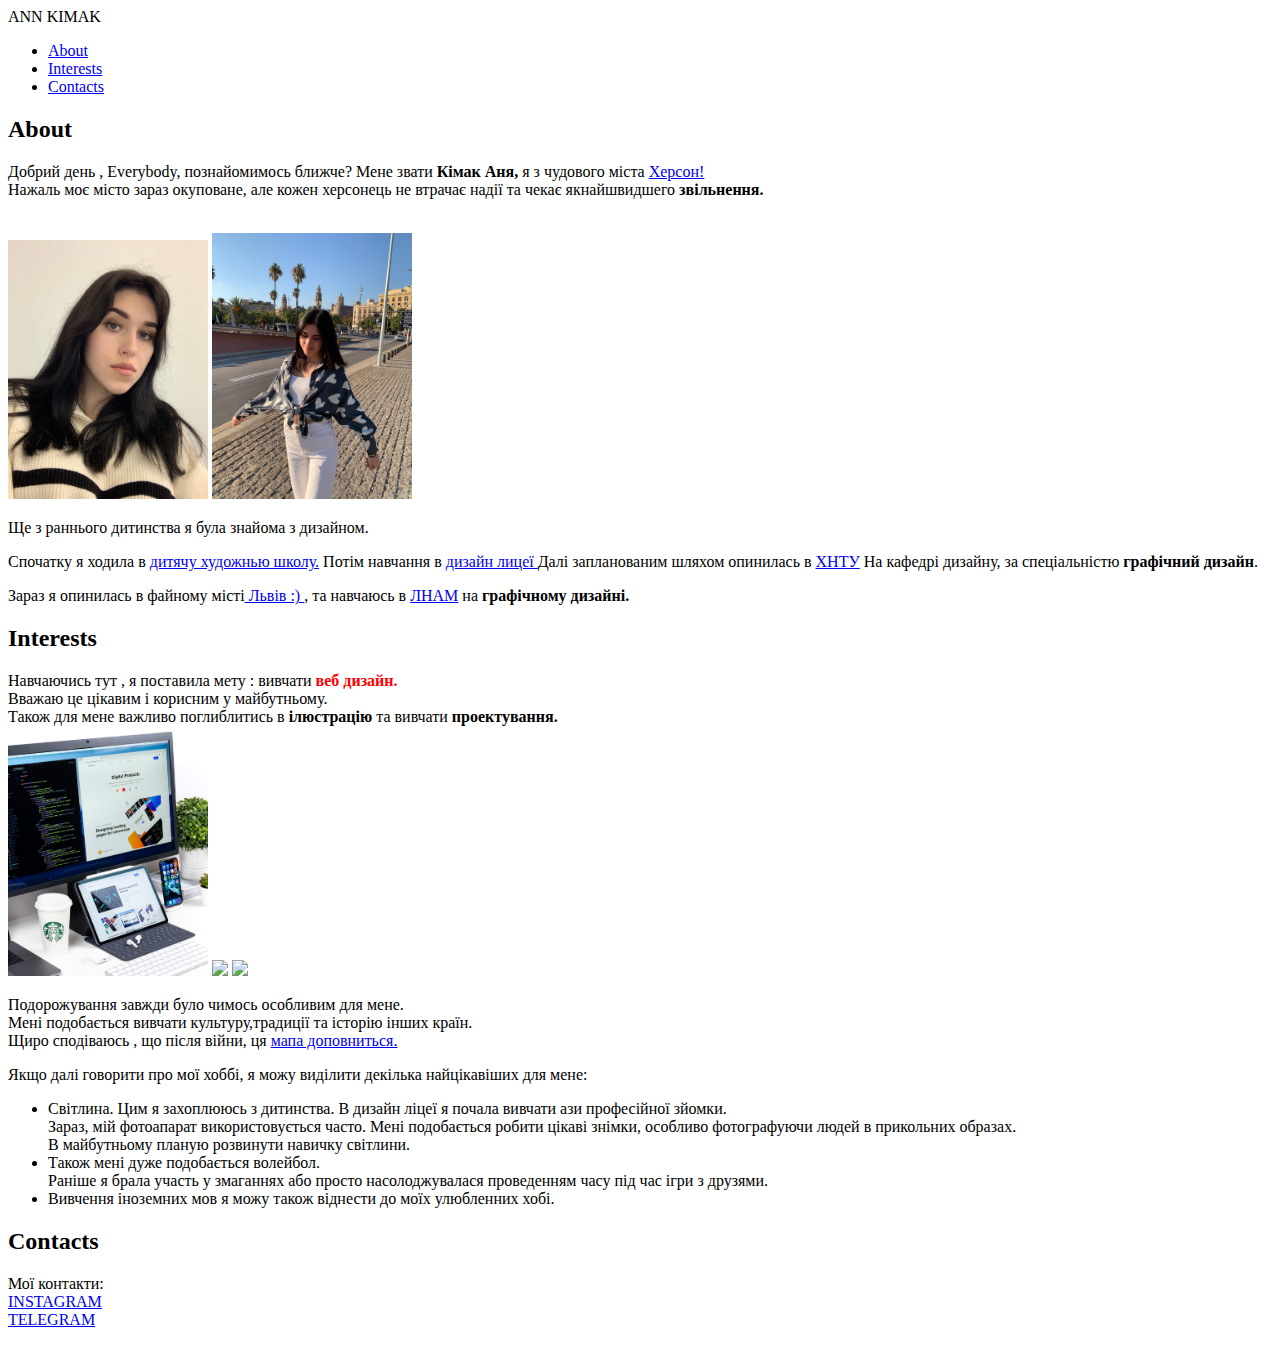
==== index.html @ 117e8208 "1" ====
<!DOCTYPE html>
<html>
    <head>
      <title> Kimak Anna </title>
      <meta property="og:description" content="Мене звати Аня,  тут трохи інформації про мене :)"
        <meta property="og:image" content="https://kianse78.github.iome.inlviv.jpg">
                <meta charset="UTF-8" />
        <meta http-equiv="X-UA-Compatible"
        content="IE=edge" />
        <meta name="viemport"
        content="width=device-width"
        initial-scale="1.0 />"
        
<link rel="stylesheet" href="css/style.css" />
<link rel="icon" href="favicon.ico.ico">
    </head>
    <body>
      <div class="navbar">
        <div class="logo">ANN KIMAK</div>
        <ul class="menu">
          <li>
            <a href="#about">About</a>
          </li>
          <li>
            <a href="#interests">Interests</a>
          </li>
          <li>
            <a href="#contacts" class="active">Contacts</a>
          </li>
        </ul>
      </div>
      <div class="selection" id="about">
            <h2> About </h2>
      <p>
        Добрий день , Everybody, познайомимось ближче?
        Мене звати <b>Кімак Аня,</b> я з чудового міста <a href="https://www.bing.com/maps?q=%D1%85%D0%B5%D1%80%D1%81%D0%BE%D0%BD+++%D0%BA%D0%B0%D1%80%D1%82%D0%B0&qs=n&form=QBRE&sp=-1&pq=%D1%85%D0%B5%D1%80%D1%81%D0%BE%D0%BD+%D0%BA%D0%B0%D1%80%D1%82%D0%B0&sc=7-12&sk=&cvid=B615DFB0F7374672BE29D5BF21D76B1C&ghsh=0&ghacc=0&ghpl"target="_blank"> Херсон! </a><br/>
            Нажаль моє місто зараз окуповане, але кожен херсонець не втрачає надії та чекає якнайшвидшего <b>звільнення.</b> </p>
            <br> <img src="selfie.jpg" width="200">
            <img src="spain.jpg" width="200">
  
            <p>Ще з раннього дитинства я була знайома з дизайном.
            </p>
                       
Спочатку я ходила в <a href="http://art-school.ks.ua/"target="_blank">дитячу художнью школу.</a>
   
  Потім навчання в <a href="http://art-school.ks.ua/%d0%b4%d0%b8%d0%b7%d0%b0%d0%b9%d0%bd-%d0%bb%d1%96%d1%86%d0%b5%d0%b9/"target="_blank">дизайн лицеї </a> </li> 
 
   Далі запланованим шляхом опинилась в <a href="http://kntu.net.ua/"target="_blanket">ХНТУ</a> На кафедрі дизайну, за спеціальністю <b>графічний дизайн</b>.
</p>
<p> Зараз я опинилась в файному місті<a href= "https://www.google.com/maps/search/%D0%BB%D1%8C%D0%B2%D1%96%D0%B2+%D0%BC%D0%B0%D0%BF%D0%B0/@49.67852,22.9128128,8z/data=!3m1!4b1"target="_blank"> Львів :) </a>   , та навчаюсь в <a href= "https://www.lnam.edu.ua/uk/" target"_blank">ЛНАМ</a> на <b> графічному дизайні.</b>
</p> 
      </p>
    </div>
    <div class="selection" id="interests"></div>
<h2>Interests</h2>
<p>
  Навчаючись тут , я поставила мету : вивчати <font color="red"><b>веб дизайн.</b></font><br>
  Вважаю це цікавим і корисним у майбутньому.<br>
  Також для мене важливо поглиблитись в <b>ілюстрацію</b> та вивчати <b>проектування.</b>
  <br> <img src="webdesign.jpg" width="200">
   <img src="illustration.jpg" width="365">
   <img src="package.jpg" width="432">
  </p>
      Подорожування завжди було чимось особливим для мене.
      <br>Мені подобається вивчати культуру,традиції та історію інших країн.
      <br>Щиро сподіваюсь , що після війни, ця <a href="https://www.google.com/maps/d/edit?mid=1Fj0GXiX97gzdwA3NdcUxGS73UJaw1jg&ll=26.453591929851363%2C39.836827922450176&z=3"target="_blank"> мапа доповниться. </a><br/>
  </p>
  <p>
    Якщо далі говорити про мої хоббі, я можу виділити декілька найцікавіших для мене:
    <ul>
        <li> Світлина. Цим я захоплююсь з дитинства. В дизайн ліцеї я почала вивчати ази професійної зйомки.
          <br> Зараз, мій фотоапарат використовується часто. Мені подобається робити цікаві знімки, особливо фотографуючи людей в прикольних образах.
          <br>В майбутньому планую розвинути навичку світлини.</li>
        <li>Також мені дуже подобається волейбол. 
          <br> Раніше я брала участь у змаганнях або просто насолоджувалася проведенням часу під час ігри з друзями.</li>
        <li>Вивчення іноземних мов я можу також віднести до моїх улюбленних хобі.</li>
    </ul>
    </p>
</p>

    <div class="selection" id="contacts">
<h2>Contacts</h2>
<p>
  Мої контакти:<br>
<a href="https://instagram.com/lluviash?igshid=YmMyMTA2M2Y"target="_blank">INSTAGRAM</a> <br>
<a href="https://t.me/annkimak"target="_blank">TELEGRAM</a> 
</p>
    </div>
    </body>
</html>
---- css/style.css ----
* {
  box-sizing: border-box;
}
html{
  scroll-behavior: smooth;
}
body{
  margin: 0;
  .header {
    position: sticky;
    top: 0
  }
}
  .navbar {
    list-style: none;
    padding: 0;
    background-color: black;
    display: flex;
    flex-direction: row;
    justify-content: space-between;
    align-items: center;
    padding: 4px 32px;
    width: 100%;
  }
.logo {
  color: aliceblue;
  font-size: 24px;
  list-style: none;
  padding: 0;
  margin: 0;
}
.menu {
  list-style: none;
  padding: 0;
  margin: 0;

  display: flex;
  flex-direction: row;
  background-color: rgb(0, 0, 0);
}
.menu a {
 color: rgb(254, 254, 254);
 text-decoration: none;
 background-color: transparent;
 font-size: 16px;
 padding: 4px 16px;
 margin: 0px 4px;
 border: 0px solid transparent;
 border-radius: 16px;
}
.menu a.active {
  background-color: rgb(178, 57, 172);
}
.menu a:hover {
  background-color: rgb(178, 57, 172);
}
.section {
  min-height: 100vh;
}
body {
  background-color: rgb(196, 252, 200);
}

.exception {
  background-color: rgb(193, 82, 187);
}
.section {
  min-height: 100vh;
  /* viewport height */
  min-width: 100vw;
  /* viewport width */
  padding-top: 30px;
}
  #about {
  background-color:rgb(207, 201, 245) ;
  display: flex;
  flex-direction: column;
  justify-content: center;
  align-items: center;
  }
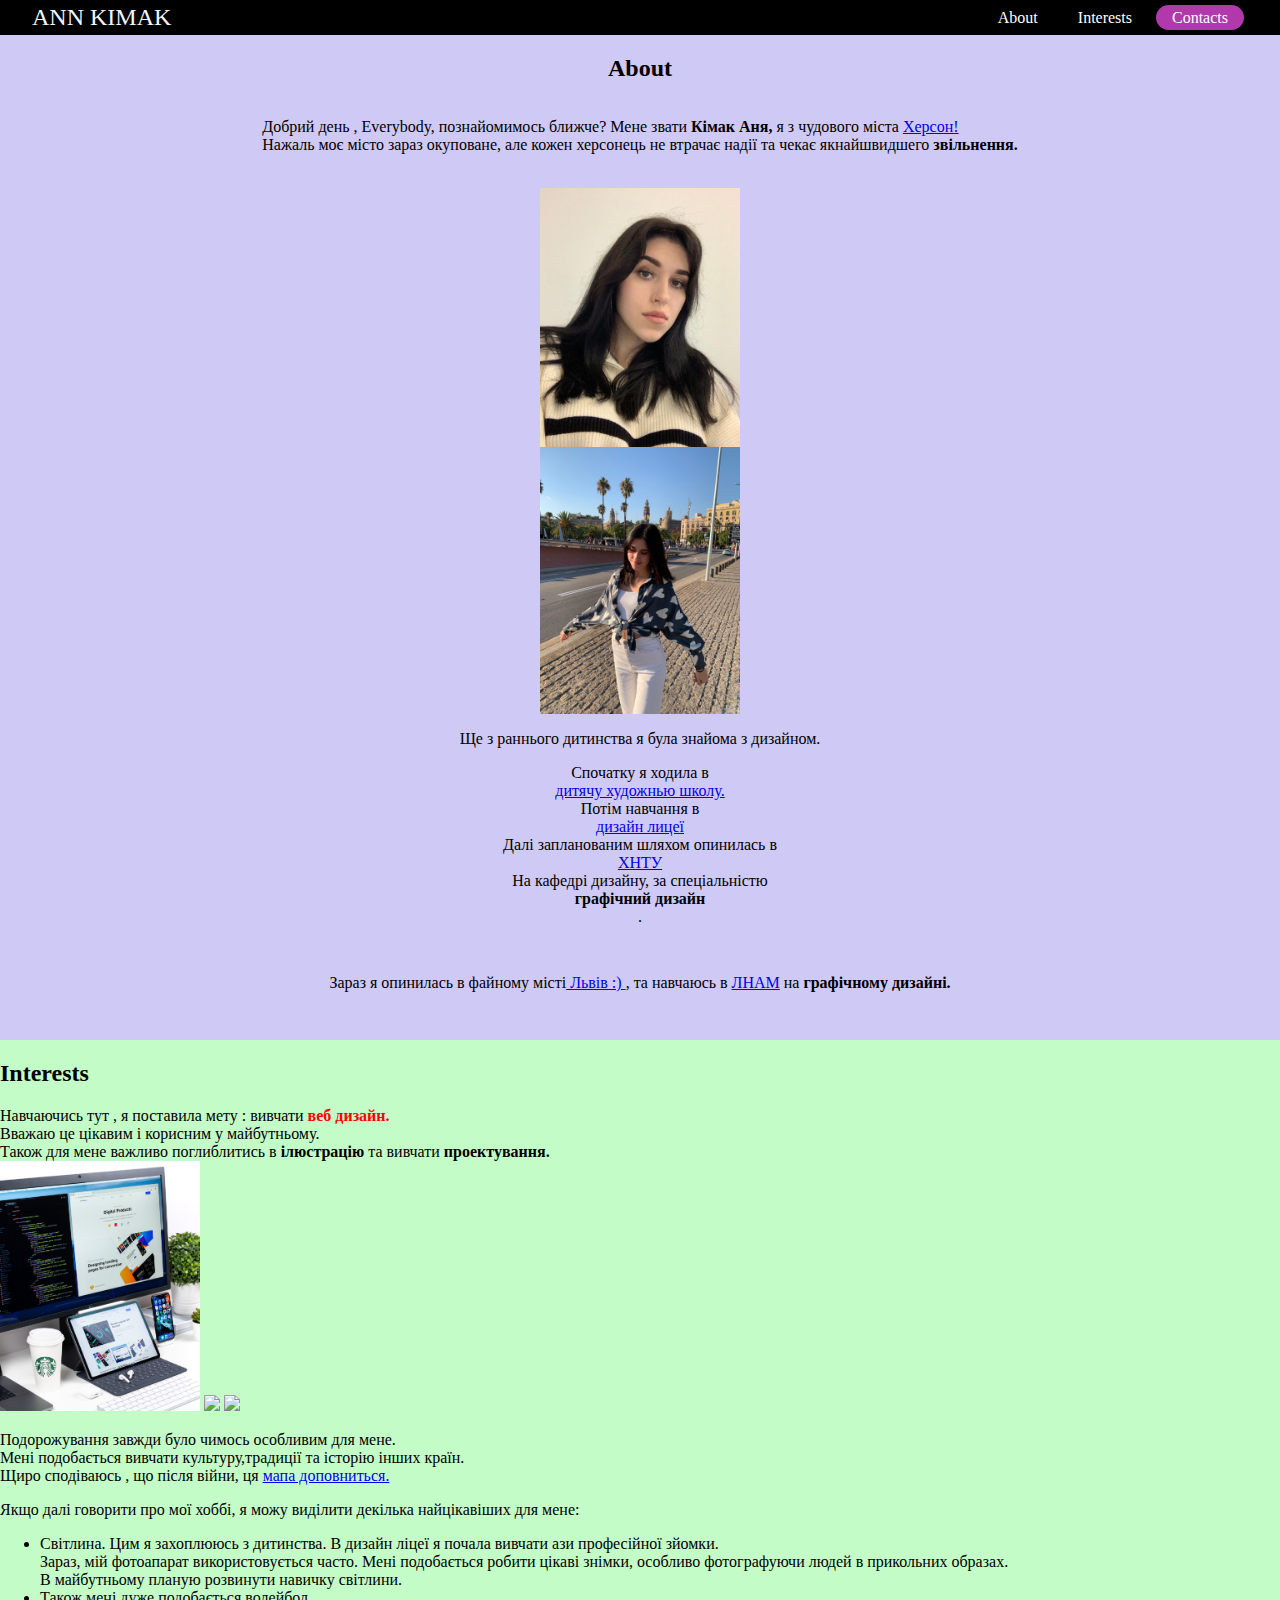
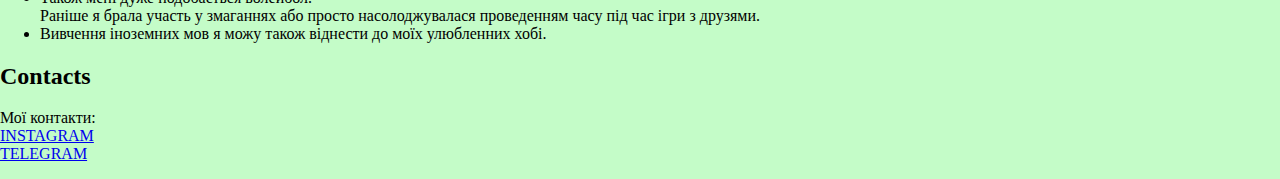
==== commit 92e7d1b8: "1" ====
--- a/index.html
+++ b/index.html
@@ -2,15 +2,14 @@
 <html>
     <head>
       <title> Kimak Anna </title>
-      <meta property="og:description" content="Мене звати Аня,  тут трохи інформації про мене :)"
-        <meta property="og:image" content="https://kianse78.github.iome.inlviv.jpg">
                 <meta charset="UTF-8" />
         <meta http-equiv="X-UA-Compatible"
         content="IE=edge" />
         <meta name="viemport"
         content="width=device-width"
         initial-scale="1.0 />"
-        
+        <meta property="og:description" content="Мене звати Аня,  тут трохи інформації про мене :)"
+        <meta property="og:image" content="https://kianse78.github.iome.inlviv.jpg">
 <link rel="stylesheet" href="css/style.css" />
 <link rel="icon" href="favicon.ico.ico">
     </head>
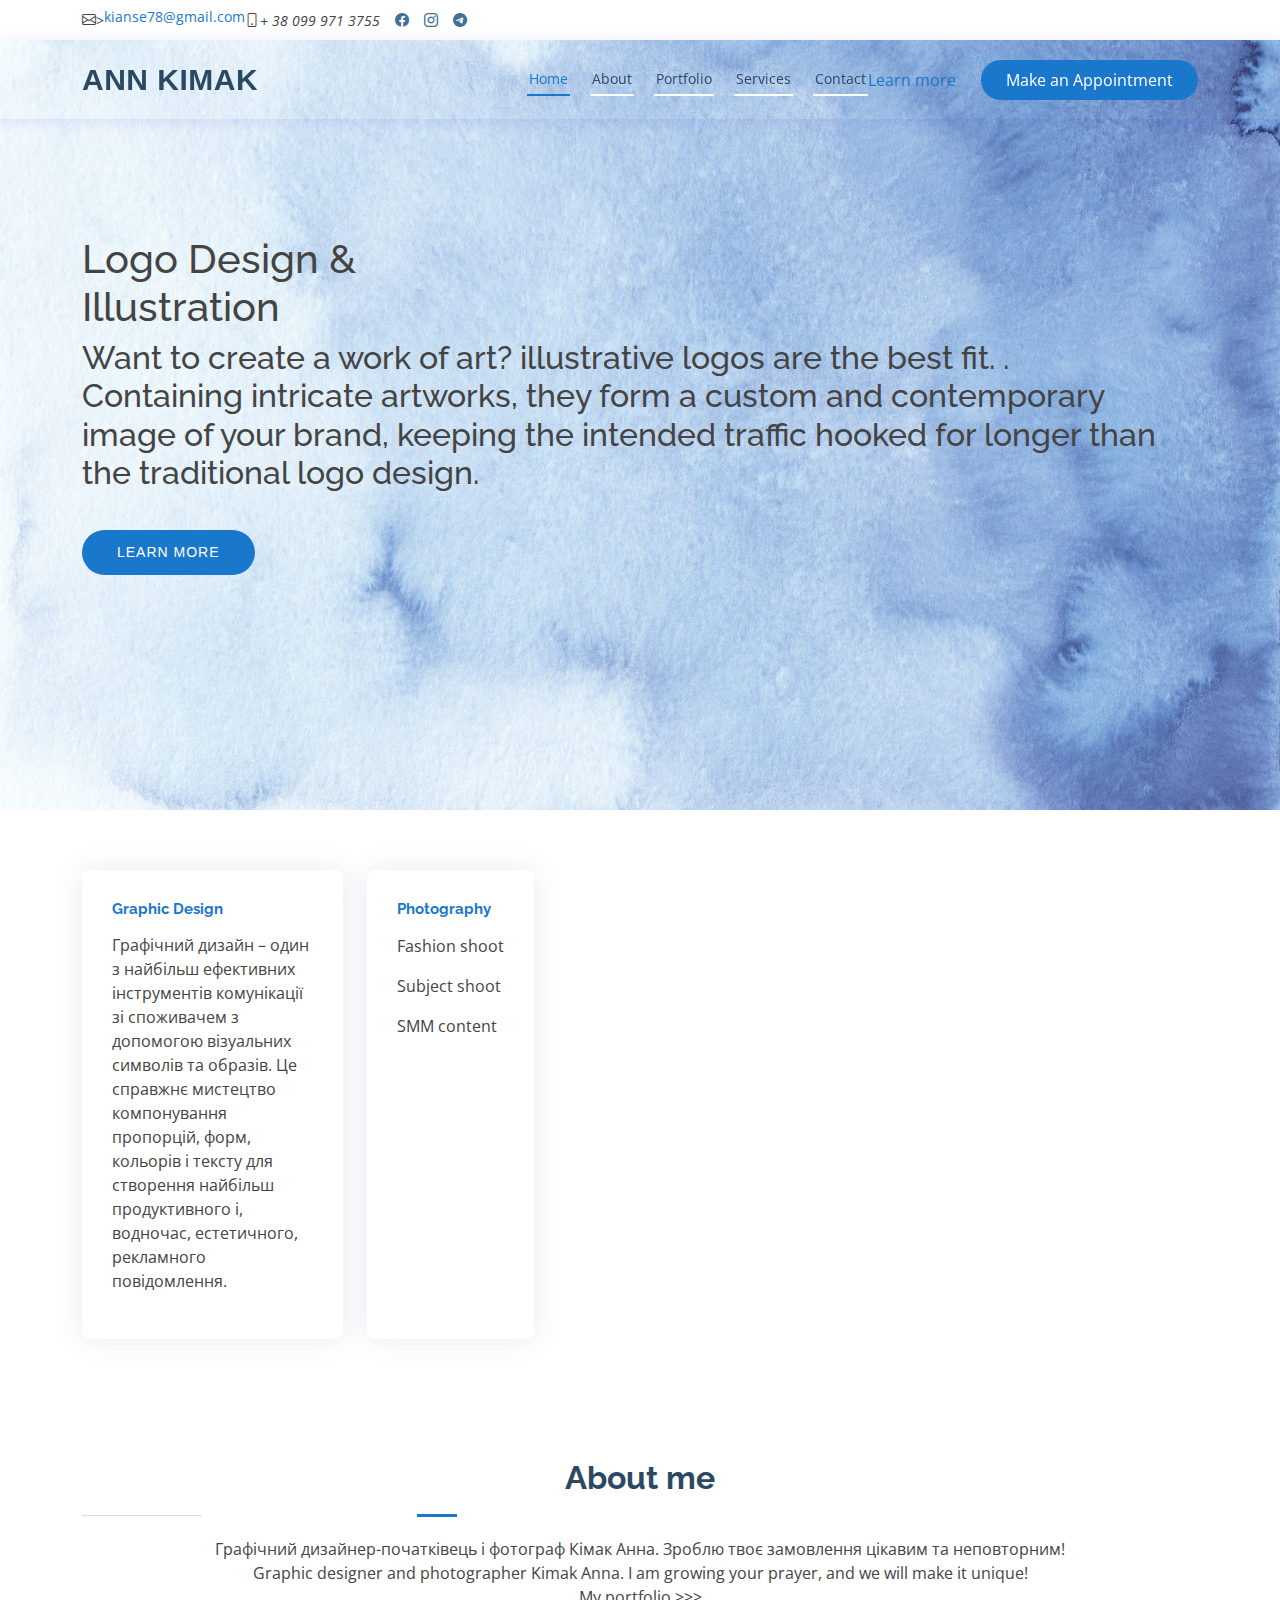
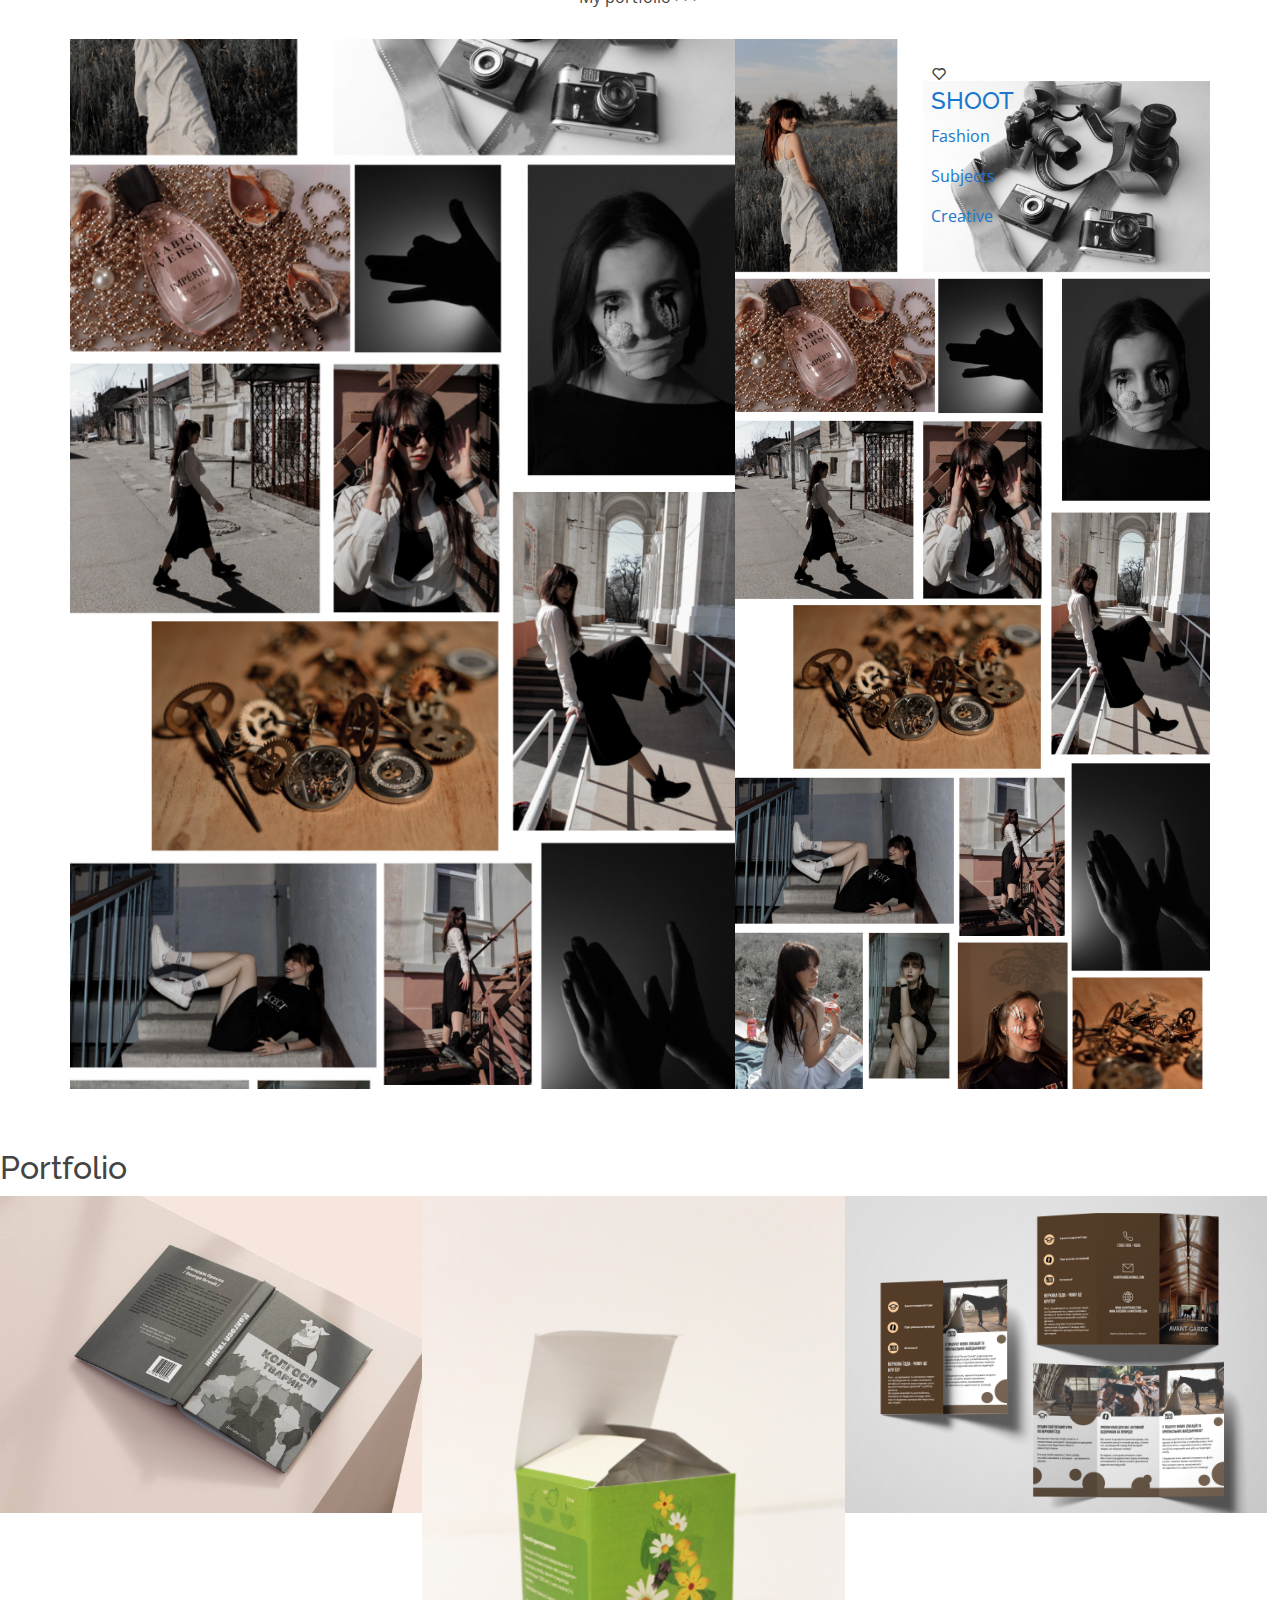
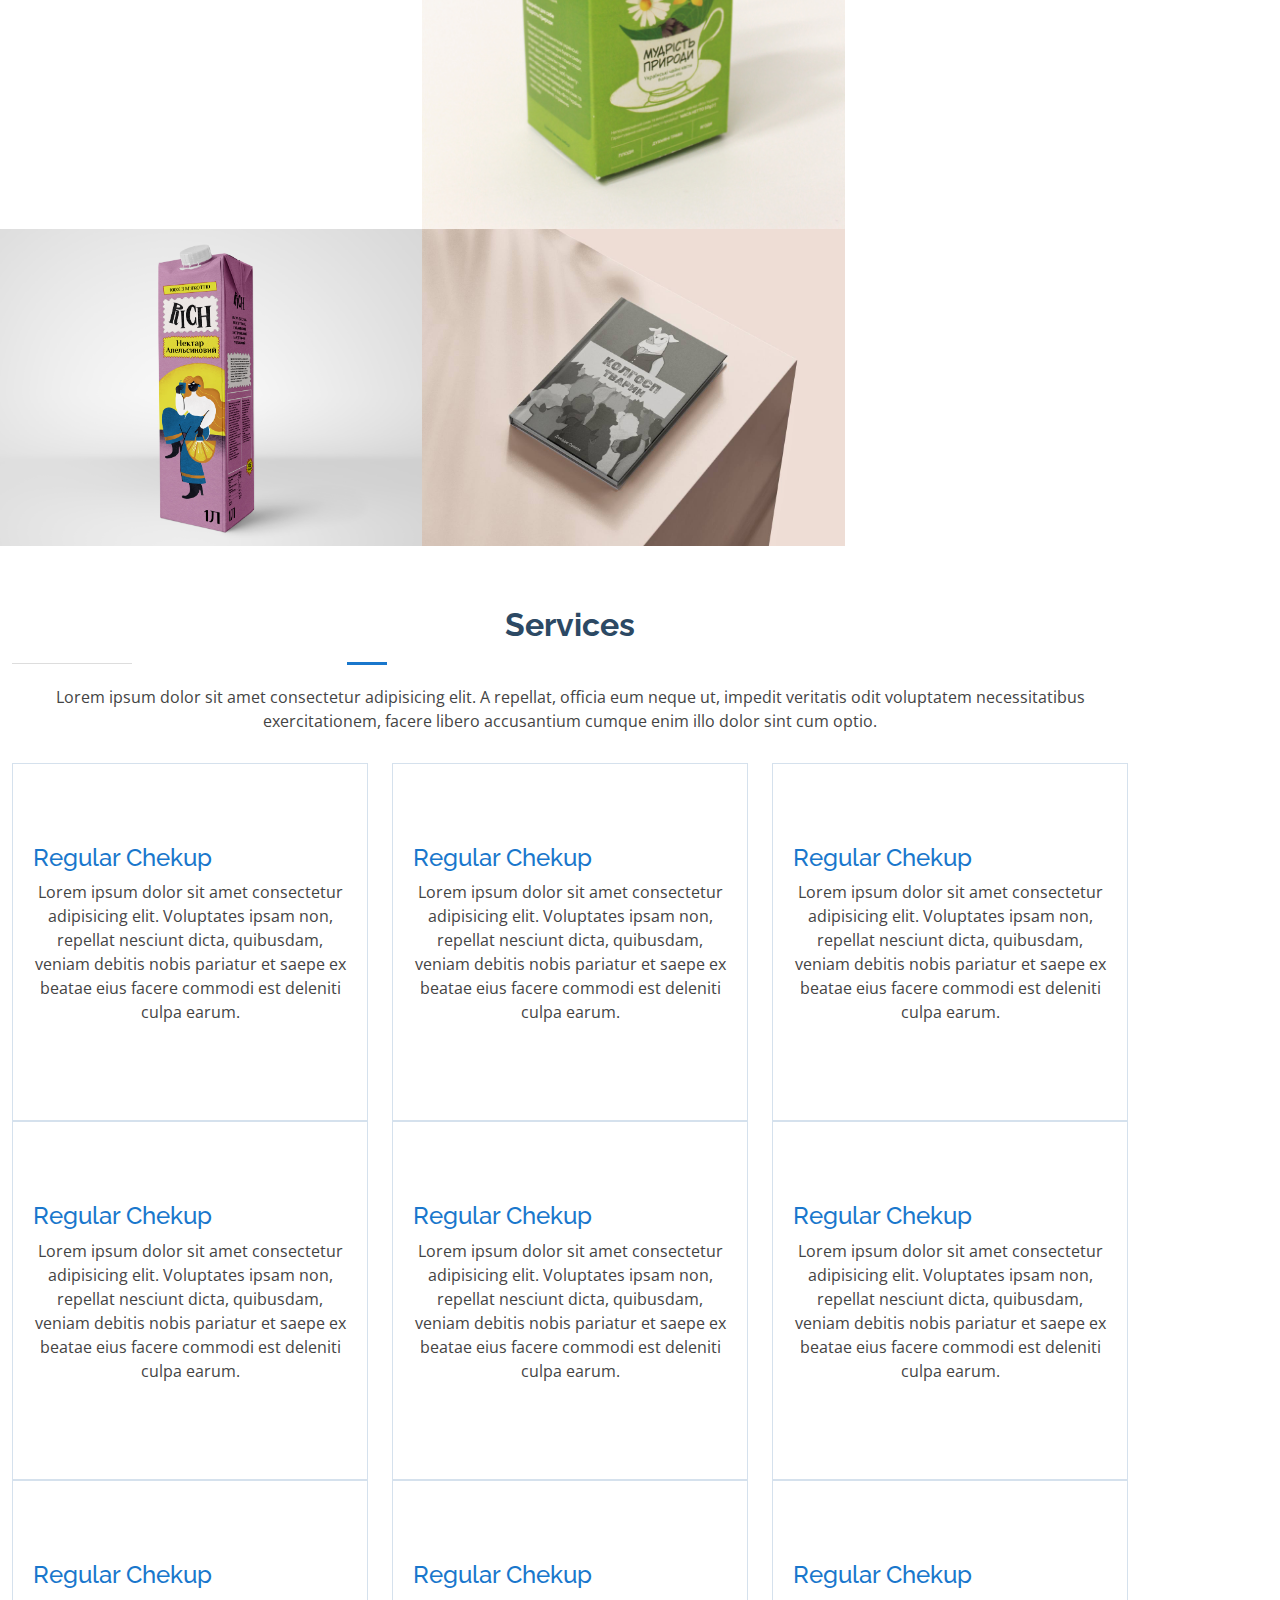
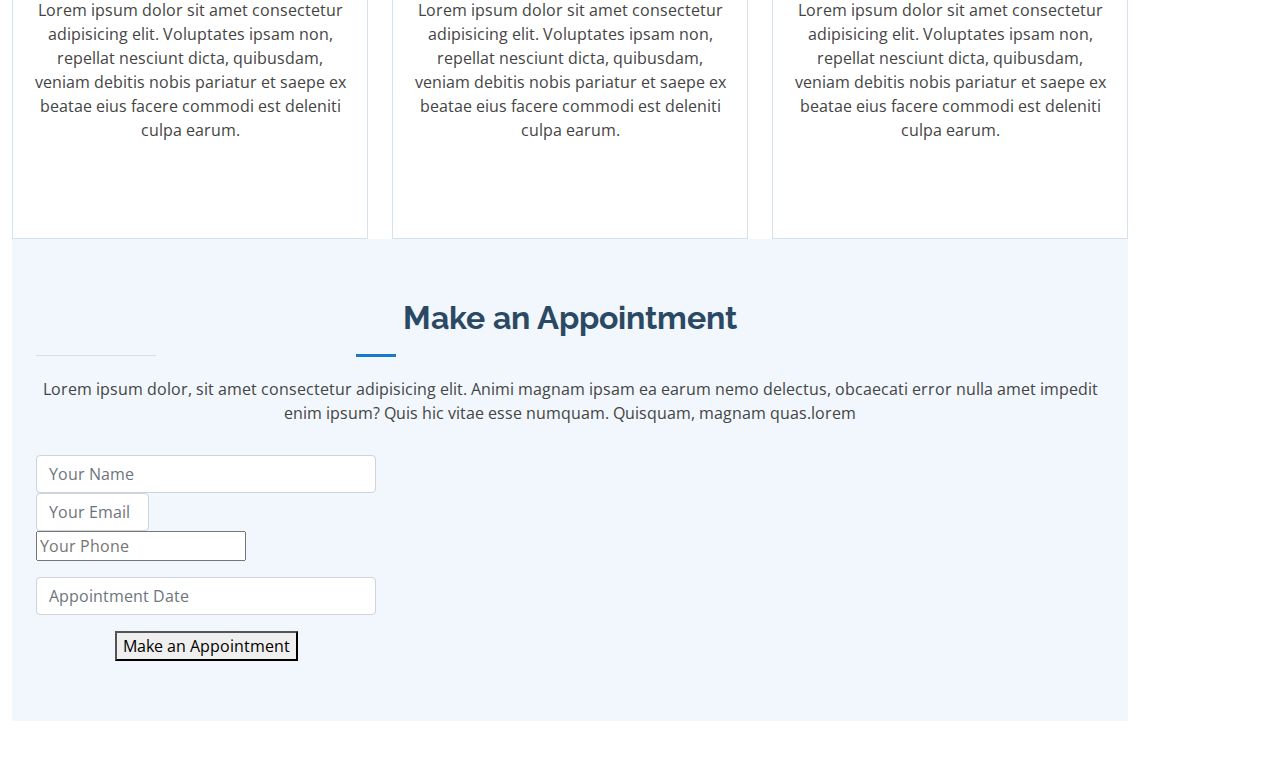
==== commit 32475239: "commit1" ====
--- a/index.html
+++ b/index.html
@@ -1,89 +1,317 @@
 <!DOCTYPE html>
-<html>
-    <head>
-      <title> Kimak Anna </title>
-                <meta charset="UTF-8" />
-        <meta http-equiv="X-UA-Compatible"
-        content="IE=edge" />
-        <meta name="viemport"
-        content="width=device-width"
-        initial-scale="1.0 />"
-        <meta property="og:description" content="Мене звати Аня,  тут трохи інформації про мене :)"
-        <meta property="og:image" content="https://kianse78.github.iome.inlviv.jpg">
-<link rel="stylesheet" href="css/style.css" />
-<link rel="icon" href="favicon.ico.ico">
-    </head>
-    <body>
-      <div class="navbar">
-        <div class="logo">ANN KIMAK</div>
-        <ul class="menu">
-          <li>
-            <a href="#about">About</a>
-          </li>
-          <li>
-            <a href="#interests">Interests</a>
-          </li>
-          <li>
-            <a href="#contacts" class="active">Contacts</a>
-          </li>
-        </ul>
+<html lang="en">
+  <head>
+    <meta charset="utf-8" />
+    <meta content="width=device-width, initial-scale=1.0" name="viewport" />
+
+    <title>Ann Kimak</title>
+
+    <!-- Google Fonts -->
+    <link href="https://fonts.googleapis.com/css?family=Open+Sans:300,300i,400,400i,600,600i,700,700i|Raleway:300,300i,400,400i,500,500i,600,600i,700,700i|Poppins:300,300i,400,400i,500,500i,600,600i,700,700i"
+      rel="stylesheet"
+    />
+
+    <!-- Vendor CSS Files -->
+    <link href="vendor/animate.css/animate.min.css" rel="stylesheet" />
+    <link href="vendor/bootstrap/css/bootstrap.min.css" rel="stylesheet" />
+    <link href="vendor/bootstrap-icons/bootstrap-icons.css" rel="stylesheet" />
+    <link href="vendor/boxicons/css/boxicons.min.css" rel="stylesheet" />
+    <link href="vendor/fontawesome-free/css/all.min.css" rel="stylesheet" />
+    <link href="vendor/glightbox/css/glightbox.min.css" rel="stylesheet" />
+    <link href="vendor/remixicon/remixicon.css" rel="stylesheet" />
+    <link href="vendor/swiper/swiper-bundle.min.css" rel="stylesheet" />
+
+    <!-- Template Main CSS File -->
+    <link href="css/style.css" rel="stylesheet" />
+  </head>
+
+  <body>
+    <!--Top Bar-->
+    <div id="topbar" class="d-flex align-items-center fixed-top">
+      <div class="container d-flex justify-content between">
+        <div class="contact-info d-flex align-item-center">
+          <i class="bi bi-envelope"></i>
+          ><a href="mailto:kianse78@gmail.com">kianse78@gmail.com</a>
+          <i class="bi bi-phone">+ 38 099 971 3755</i>
+        </div>
+        <div class="d-none d-lg-flex social-links align-items-center">
+          <a href="#" class="facebook"><i class="bi bi-facebook"></i></a>
+          <a href="#" class="instagram"><i class="bi bi-instagram"></i></a>
+          <a href="#" class="telegram"><i class="bi bi-telegram"></i></a>
+        </div>
       </div>
-      <div class="selection" id="about">
-            <h2> About </h2>
-      <p>
-        Добрий день , Everybody, познайомимось ближче?
-        Мене звати <b>Кімак Аня,</b> я з чудового міста <a href="https://www.bing.com/maps?q=%D1%85%D0%B5%D1%80%D1%81%D0%BE%D0%BD+++%D0%BA%D0%B0%D1%80%D1%82%D0%B0&qs=n&form=QBRE&sp=-1&pq=%D1%85%D0%B5%D1%80%D1%81%D0%BE%D0%BD+%D0%BA%D0%B0%D1%80%D1%82%D0%B0&sc=7-12&sk=&cvid=B615DFB0F7374672BE29D5BF21D76B1C&ghsh=0&ghacc=0&ghpl"target="_blank"> Херсон! </a><br/>
-            Нажаль моє місто зараз окуповане, але кожен херсонець не втрачає надії та чекає якнайшвидшего <b>звільнення.</b> </p>
-            <br> <img src="selfie.jpg" width="200">
-            <img src="spain.jpg" width="200">
-  
-            <p>Ще з раннього дитинства я була знайома з дизайном.
+    </div>
+    <!--HRADER-->
+    <header id="header" class="fixed-top">
+      <div class="container d-flex align-items-center">
+        <h1 class="logo me-auto"><a href="index.html">ANN KIMAK</a></h1>
+
+        <nav id="navbar" class="navbar order-last order-lg-0">
+          <ul>
+            <li><a href="home" class="nav-link scrollto active">Home</a></li>
+            <li><a href="about" class="nav-link scrollto">About</a></li>
+            <li><a href="portfolio" class="nav-link scrollto">Portfolio</a></li>
+            <li><a href="services" class="nav-link scrollto">Services</a></li>
+            <li><a href="contact" class="nav-link scrollto">Contact</a></li>
+          </ul>
+        
+          <i class="bi bi-list mobile-nav-toggle"></i>
+        </nav>
+        <a href="#about" class="About">Learn more</a>
+        
+        <a href="#appointment" class="appointment-btn scrollto"
+          ><span class="d-none d-md-inline"> Make an </span> Appointment</a>
+      </div>
+    </header>
+    <!--END HEADER-->
+
+    <!--HOME SELECTION-->
+
+    <selection id="home" class="d-flex align-items-center">
+      <div class="container">
+        <h1>Logo Design &<br />Illustration</h1>
+        <h2>
+          Want to create a work of art? illustrative logos are the best fit.
+          .<br />
+          Сontaining intricate artworks, they form a custom and contemporary
+          image of your brand, keeping the intended traffic hooked for longer
+          than the traditional logo design.
+        </h2>
+        <a href="#about" class="btn-get-started scrollto">Learn more</a>
+      </div>
+    </selection>
+    <!--END HOME-->
+
+    <main id="main">
+      <!--FEATURED SERVICE SECTION-->
+      <section id="featured-section" class="featured-services">
+        <div class="container" data-aos="fade-up">
+
+          <div class="row">
+            <div class="col md 6 col-lg-3 d-flex align-items-stratch mb-lg-0">
+              <div class="icon-box" data-aos="fade-up" data-aos-delay="100">
+                <h4 class="title"><a href="">Graphic Design</a></h4>
+                <p class="descroption">
+                  Графічний дизайн – один з найбільш ефективних інструментів комунікації зі споживачем з допомогою візуальних символів та образів. Це справжнє мистецтво компонування пропорцій, форм, кольорів і тексту для створення найбільш продуктивного і, водночас, естетичного, рекламного повідомлення.</p>
+                
+              </div>
+            </div>
+            <div class="col md 6 col-lg-3 d-flex align-items-stratch mb-lg-0">
+              <div class="icon-box" data-aos="fade-up" data-aos-delay="100">
+                <h4 class="title"><a href="">Photography</a></h4>
+                <p class="descroption">
+                  <p>Fashion shoot</p>
+                <p>Subject shoot</p>
+                <p> SMM content</p>
+              </div>
+              
+          </div>
+        </div>
+      </section> <!---END FEATURED SERVICE-->
+
+      <!--ABOUT SECTION-->
+
+      <section id="about" class="about">
+        <div class="container" data-aos="fade-up">
+          <div class="section-title">
+            <h2>About me</h2>
+            <p> Графічний дизайнер-початківець і фотограф Кімак Анна. Зроблю твоє замовлення цікавим та неповторним! 
             </p>
-                       
-Спочатку я ходила в <a href="http://art-school.ks.ua/"target="_blank">дитячу художнью школу.</a>
-   
-  Потім навчання в <a href="http://art-school.ks.ua/%d0%b4%d0%b8%d0%b7%d0%b0%d0%b9%d0%bd-%d0%bb%d1%96%d1%86%d0%b5%d0%b9/"target="_blank">дизайн лицеї </a> </li> 
- 
-   Далі запланованим шляхом опинилась в <a href="http://kntu.net.ua/"target="_blanket">ХНТУ</a> На кафедрі дизайну, за спеціальністю <b>графічний дизайн</b>.
-</p>
-<p> Зараз я опинилась в файному місті<a href= "https://www.google.com/maps/search/%D0%BB%D1%8C%D0%B2%D1%96%D0%B2+%D0%BC%D0%B0%D0%BF%D0%B0/@49.67852,22.9128128,8z/data=!3m1!4b1"target="_blank"> Львів :) </a>   , та навчаюсь в <a href= "https://www.lnam.edu.ua/uk/" target"_blank">ЛНАМ</a> на <b> графічному дизайні.</b>
-</p> 
-      </p>
+            <p>Graphic designer and photographer Kimak Anna. I am growing your prayer, and we will make it unique!</p>
+            <p>My portfolio >>>
+            </p>
+          </div>
+          <div class="row">
+            <div class="col-xl-7 col-lg-6 video-box d-flex justify-content-center
+            align-items-stretch position-relative">
+          <a href="https://www.youtube.com/watch?v=fAm2HKTlDug"class="glithtbox play-btn mb-4"></a></div>
+          <div class="col-xl-5 col-lg-6 video-box d-flex justify-content-center
+          align-items-stretch py-4 px-lg-5">
+          <div class="icon-box">
+            <div class="icons"><i class="bx bx-heart"></i></div>
+            <h4 class="title"><a href="">SHOOT</a></h4>
+            <a class="description"><p>Fashion</p><p>Subjects</p>Creative<p></p></a>
+            <div class="gallery" id="lightgallery">
+              <div class="gallery-item">
+                <a href="img/book.JPEG"></a>
+              </div>
+            </div>
+          </div>
+        </div>
+          </div>
+        </div>
+      </section>
+      <!--POrtfolio-->
+<h2>Portfolio</h2>
+        </div>
+      <div class="gallery" id="lightgallery">
+        <!-- gallery item -->
+        <div class="gallery-item">
+          <a href="img/bookfarmtoo.jpg" target="_blank">
+            <img src="img/bookfarmtoo.jpg" alt="img 3" />
+          </a>
+        </div>
+<!-- gallery item -->
+<div class="gallery-item">
+  <a href="img/tea.JPG" target="_blank">
+    <img src="img/tea.JPG" alt="img 3" />
+  </a>
+</div>
+       
+        <!-- gallery item -->
+        <div class="gallery-item">
+          <a href="img/mockup.jpg" target="_blank">
+            <img src="img/mockup.jpg" alt="img 3" />
+          </a>
+        </div>
+        <!-- gallery item -->
+        <div class="gallery-item">
+          <a href="img/juice.png" target="_blank">
+            <img src="img/juice.png" alt="img 3" />
+          </a>
+        </div>
+        <!-- gallery item -->
+        <div class="gallery-item">
+          <a href="img/bookfarm.jpg" target="_blank">
+            <img src="img/bookfarm.jpg" alt="img 3" />
+          </a>
+        </div>
+        
+        
+
+    <script type="text/javascript">
+      lightGallery(document.getElementById("lightgallery"), {
+        selector: ".gallery-item a",
+      });
+    </script>
+  </body>
+</html>
+
+<!---Services cection-->
+
+<section id="services" class="services">
+  <div class="container">
+    <div class="section-title">
+      <h2>Services</h2>
+      <p>Lorem ipsum dolor sit amet consectetur adipisicing elit. A repellat, officia eum neque ut, impedit veritatis odit voluptatem necessitatibus exercitationem, facere libero accusantium cumque enim illo dolor sint cum optio.</p>
     </div>
-    <div class="selection" id="interests"></div>
-<h2>Interests</h2>
-<p>
-  Навчаючись тут , я поставила мету : вивчати <font color="red"><b>веб дизайн.</b></font><br>
-  Вважаю це цікавим і корисним у майбутньому.<br>
-  Також для мене важливо поглиблитись в <b>ілюстрацію</b> та вивчати <b>проектування.</b>
-  <br> <img src="webdesign.jpg" width="200">
-   <img src="illustration.jpg" width="365">
-   <img src="package.jpg" width="432">
-  </p>
-      Подорожування завжди було чимось особливим для мене.
-      <br>Мені подобається вивчати культуру,традиції та історію інших країн.
-      <br>Щиро сподіваюсь , що після війни, ця <a href="https://www.google.com/maps/d/edit?mid=1Fj0GXiX97gzdwA3NdcUxGS73UJaw1jg&ll=26.453591929851363%2C39.836827922450176&z=3"target="_blank"> мапа доповниться. </a><br/>
-  </p>
-  <p>
-    Якщо далі говорити про мої хоббі, я можу виділити декілька найцікавіших для мене:
-    <ul>
-        <li> Світлина. Цим я захоплююсь з дитинства. В дизайн ліцеї я почала вивчати ази професійної зйомки.
-          <br> Зараз, мій фотоапарат використовується часто. Мені подобається робити цікаві знімки, особливо фотографуючи людей в прикольних образах.
-          <br>В майбутньому планую розвинути навичку світлини.</li>
-        <li>Також мені дуже подобається волейбол. 
-          <br> Раніше я брала участь у змаганнях або просто насолоджувалася проведенням часу під час ігри з друзями.</li>
-        <li>Вивчення іноземних мов я можу також віднести до моїх улюбленних хобі.</li>
-    </ul>
-    </p>
-</p>
-
-    <div class="selection" id="contacts">
-<h2>Contacts</h2>
-<p>
-  Мої контакти:<br>
-<a href="https://instagram.com/lluviash?igshid=YmMyMTA2M2Y"target="_blank">INSTAGRAM</a> <br>
-<a href="https://t.me/annkimak"target="_blank">TELEGRAM</a> 
-</p>
+<div class="row">
+  <div class="col-lg-4 col-md-6 d-flex align-items-stretch">
+    <div class="icon-box">
+      <h4><a href="">Regular Chekup</a></h4>
+      <p>Lorem ipsum dolor sit amet consectetur adipisicing elit. Voluptates ipsam non, repellat nesciunt dicta, quibusdam, veniam debitis nobis pariatur et saepe ex beatae eius facere commodi est deleniti culpa earum.</p>
     </div>
-    </body>
+       </div>
+       <div class="col-lg-4 col-md-6 d-flex align-items-stretch">
+        <div class="icon-box">
+          <h4><a href="">Regular Chekup</a></h4>
+          <p>Lorem ipsum dolor sit amet consectetur adipisicing elit. Voluptates ipsam non, repellat nesciunt dicta, quibusdam, veniam debitis nobis pariatur et saepe ex beatae eius facere commodi est deleniti culpa earum.</p>
+        </div>
+           </div>
+           <div class="col-lg-4 col-md-6 d-flex align-items-stretch">
+            <div class="icon-box">
+              <h4><a href="">Regular Chekup</a></h4>
+              <p>Lorem ipsum dolor sit amet consectetur adipisicing elit. Voluptates ipsam non, repellat nesciunt dicta, quibusdam, veniam debitis nobis pariatur et saepe ex beatae eius facere commodi est deleniti culpa earum.</p>
+            </div>
+               </div>
+               <div class="col-lg-4 col-md-6 d-flex align-items-stretch">
+                <div class="icon-box">
+                  <h4><a href="">Regular Chekup</a></h4>
+                  <p>Lorem ipsum dolor sit amet consectetur adipisicing elit. Voluptates ipsam non, repellat nesciunt dicta, quibusdam, veniam debitis nobis pariatur et saepe ex beatae eius facere commodi est deleniti culpa earum.</p>
+                </div>
+                   </div>
+                   <div class="col-lg-4 col-md-6 d-flex align-items-stretch">
+                    <div class="icon-box">
+                      <h4><a href="">Regular Chekup</a></h4>
+                      <p>Lorem ipsum dolor sit amet consectetur adipisicing elit. Voluptates ipsam non, repellat nesciunt dicta, quibusdam, veniam debitis nobis pariatur et saepe ex beatae eius facere commodi est deleniti culpa earum.</p>
+                    </div>
+                       </div>
+                       <div class="col-lg-4 col-md-6 d-flex align-items-stretch">
+                        <div class="icon-box">
+                          <h4><a href="">Regular Chekup</a></h4>
+                          <p>Lorem ipsum dolor sit amet consectetur adipisicing elit. Voluptates ipsam non, repellat nesciunt dicta, quibusdam, veniam debitis nobis pariatur et saepe ex beatae eius facere commodi est deleniti culpa earum.</p>
+                        </div>
+                           </div>
+                           <div class="col-lg-4 col-md-6 d-flex align-items-stretch">
+                            <div class="icon-box">
+                              <h4><a href="">Regular Chekup</a></h4>
+                              <p>Lorem ipsum dolor sit amet consectetur adipisicing elit. Voluptates ipsam non, repellat nesciunt dicta, quibusdam, veniam debitis nobis pariatur et saepe ex beatae eius facere commodi est deleniti culpa earum.</p>
+                            </div>
+                               </div>
+                               <div class="col-lg-4 col-md-6 d-flex align-items-stretch">
+                                <div class="icon-box">
+                                  <h4><a href="">Regular Chekup</a></h4>
+                                  <p>Lorem ipsum dolor sit amet consectetur adipisicing elit. Voluptates ipsam non, repellat nesciunt dicta, quibusdam, veniam debitis nobis pariatur et saepe ex beatae eius facere commodi est deleniti culpa earum.</p>
+                                </div>
+                                   </div>
+                                   <div class="col-lg-4 col-md-6 d-flex align-items-stretch">
+                                    <div class="icon-box">
+                                      <h4><a href="">Regular Chekup</a></h4>
+                                      <p>Lorem ipsum dolor sit amet consectetur adipisicing elit. Voluptates ipsam non, repellat nesciunt dicta, quibusdam, veniam debitis nobis pariatur et saepe ex beatae eius facere commodi est deleniti culpa earum.</p>
+                                    </div>
+                                       </div>
+
+</div>
+
+<!--Apointment section-->
+
+<section id="appointment" class="appointment section-bg">
+  <div class="container">
+    <div class="container">
+      <div class="section-title">
+        <h2>Make an Appointment</h2>
+        <p>Lorem ipsum dolor, sit amet consectetur adipisicing elit. Animi magnam ipsam ea earum nemo delectus, obcaecati error nulla amet impedit enim ipsum? Quis hic vitae esse numquam. Quisquam, magnam quas.lorem</p>
+      </div>
+      <form accept="" role="form" class="php-email-form">
+        <div class="row">
+          <div class="col-md-4 form-group">
+            
+            <input type="text" name="name" class="form-control" id="name" placeholder="Your Name">
+            <div class="col-md-4 form-group mt-3 mt-md-0">
+              <input type="email" class="form-control" name="email" id="email" placeholder="Your Email">
+            </div>
+            <div class="col-md-4 form-group mt-3 mt-md-0">
+              <input type="tel" class="phone id" name="phone" id="phone" placeholder="Your Phone">
+            </div>
+          </div>
+        </div>
+        <div class="row">
+          <div class="col-md-4 form-group mt-3">
+            <input type="datetime" name="date" class="form-control datepicker" id="date" placeholder="Appointment Date">
+            <div class="form-group mt-3">
+              <div class="text-center"><button type="submit">Make an Appointment</button></div>
+            </div>
+          </div>
+            </select>
+          </div>
+        </div>
+      </form>
+    </div>
+</section>
+
+
+
+  </div>
+</section>
+
+
+
+
+
+
+
+
+
+
+    </main>
+    <!-- Vendor JS Files -->
+    <script src="vendor/bootstrap/js/bootstrap.bundle.min.js"></script>
+    <script src="vendor/glightbox/js/glightbox.min.js"></script>
+    <script src="vendor/php-email-form/validate.js"></script>
+    <script src="vendor/purecounter/purecounter.js"></script>
+    <script src="vendor/swiper/swiper-bundle.min.js"></script>
+
+    <!-- Template Main JS File -->
+    <script src="js/main.js"></script>
+  </body>
 </html>
